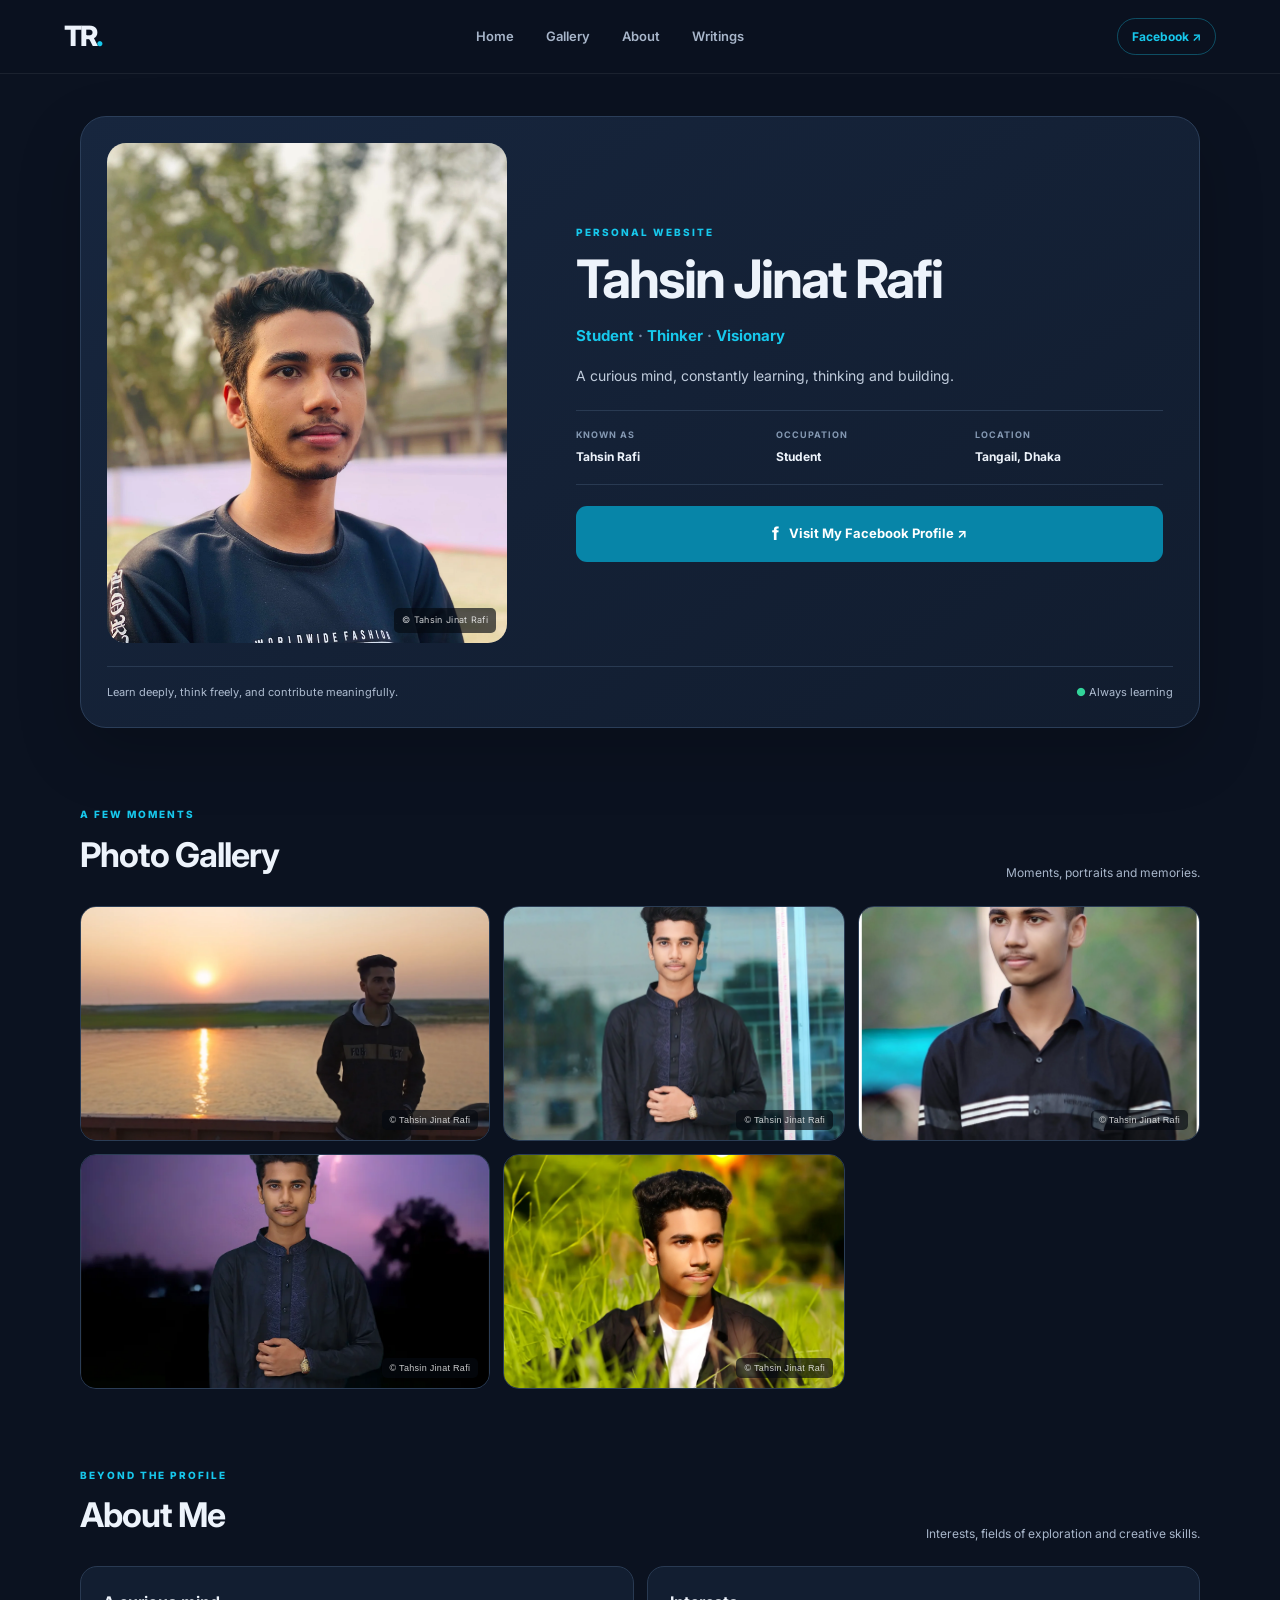
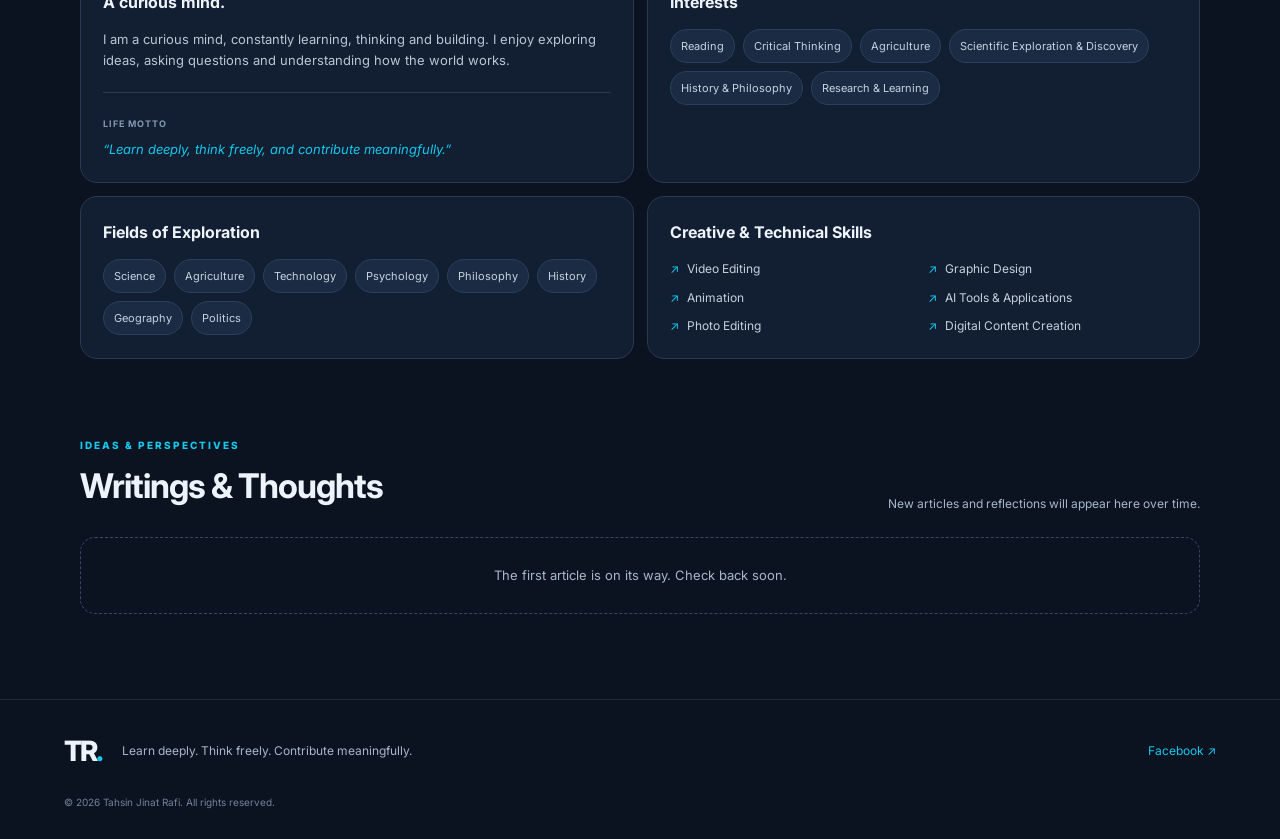
==== index.html @ 208ba868 "Add files via upload Add personal website and gallery" ====
<!doctype html><html lang="en"><head><meta charset="utf-8"><meta name="viewport" content="width=device-width,initial-scale=1"><meta name="theme-color" content="#0b1220"><meta name="description" content="Tahsin Jinat Rafi — Student, Thinker, Visionary. Explore his interests, creative skills, photographs and writings."><meta name="author" content="Tahsin Jinat Rafi"><meta name="robots" content="index,follow"><title>Tahsin Jinat Rafi | Personal Website</title><meta property="og:title" content="Tahsin Jinat Rafi | Personal Website"><meta property="og:description" content="Student · Thinker · Visionary. A curious mind, constantly learning, thinking and building."><meta property="og:image" content="assets/profile.webp"><link rel="stylesheet" href="styles.css"><script type="application/ld+json">{"@context":"https://schema.org","@type":"Person","name":"Tahsin Jinat Rafi","alternateName":"Tahsin Rafi","jobTitle":"Student","description":"A curious mind, constantly learning, thinking and building.","sameAs":["https://www.facebook.com/tahsinjinat.rafi"]}</script></head><body>
<header class="top"><a class="logo" href="#home">TR<span>.</span></a><nav id="nav"><a href="#home">Home</a><a href="#gallery">Gallery</a><a href="#about">About</a><a href="#writings">Writings</a></nav><a class="top-fb" href="https://www.facebook.com/tahsinjinat.rafi" target="_blank" rel="noopener">Facebook ↗</a><button class="menu" aria-label="Toggle menu">☰</button></header>
<main><section class="wrap hero" id="home"><article class="profile"><div class="hero-grid"><div class="portrait"><img class="protected" src="assets/profile.webp" alt="Portrait of Tahsin Jinat Rafi"><span class="watermark">© Tahsin Jinat Rafi</span></div><div class="bio"><p class="kicker">PERSONAL WEBSITE</p><h1>Tahsin Jinat Rafi</h1><p class="tag">Student <i>·</i> Thinker <i>·</i> Visionary</p><p class="intro">A curious mind, constantly learning, thinking and building.</p><div class="facts"><div><small>KNOWN AS</small><b>Tahsin Rafi</b></div><div><small>OCCUPATION</small><b>Student</b></div><div><small>LOCATION</small><b>Tangail, Dhaka</b></div></div><a class="fb-button" href="https://www.facebook.com/tahsinjinat.rafi" target="_blank" rel="noopener"><strong>f</strong> Visit My Facebook Profile ↗</a></div></div><div class="motto-line">Learn deeply, think freely, and contribute meaningfully. <span>● Always learning</span></div></article></section>
<section class="wrap section" id="gallery"><div class="heading"><div><p class="kicker">A FEW MOMENTS</p><h2>Photo Gallery</h2></div><p>Moments, portraits and memories.</p></div><div class="gallery"><button data-i="0" aria-label="Open sunset photo"><img class="protected" src="assets/gallery-sunset.webp" alt="Tahsin beside a river at sunset" loading="lazy"><span class="watermark">© Tahsin Jinat Rafi</span></button><button data-i="1" aria-label="Open traditional portrait"><img class="protected" src="assets/gallery-panjabi.webp" alt="Tahsin wearing a black traditional outfit" loading="lazy"><span class="watermark">© Tahsin Jinat Rafi</span></button><button data-i="2" aria-label="Open portrait"><img class="protected" src="assets/gallery-portrait.webp" alt="Portrait of Tahsin in a black shirt" loading="lazy"><span class="watermark">© Tahsin Jinat Rafi</span></button><button data-i="3" aria-label="Open creative portrait"><img class="protected" src="assets/gallery-creative.webp" alt="Creative portrait of Tahsin" loading="lazy"><span class="watermark">© Tahsin Jinat Rafi</span></button><button data-i="4" aria-label="Open nature portrait"><img class="protected" src="assets/gallery-nature.webp" alt="Tahsin among green plants in sunlight" loading="lazy"><span class="watermark">© Tahsin Jinat Rafi</span></button></div></section>
<section class="wrap section" id="about"><div class="heading"><div><p class="kicker">BEYOND THE PROFILE</p><h2>About Me</h2></div><p>Interests, fields of exploration and creative skills.</p></div><div class="about-grid"><article class="panel"><h3>A curious mind.</h3><p>I am a curious mind, constantly learning, thinking and building. I enjoy exploring ideas, asking questions and understanding how the world works.</p><div class="life"><small>LIFE MOTTO</small><p>“Learn deeply, think freely, and contribute meaningfully.”</p></div></article><article class="panel"><h3>Interests</h3><div class="chips"><span>Reading</span><span>Critical Thinking</span><span>Agriculture</span><span>Scientific Exploration & Discovery</span><span>History & Philosophy</span><span>Research & Learning</span></div></article><article class="panel"><h3>Fields of Exploration</h3><div class="chips"><span>Science</span><span>Agriculture</span><span>Technology</span><span>Psychology</span><span>Philosophy</span><span>History</span><span>Geography</span><span>Politics</span></div></article><article class="panel"><h3>Creative & Technical Skills</h3><ul class="skills"><li>Video Editing</li><li>Graphic Design</li><li>Animation</li><li>AI Tools & Applications</li><li>Photo Editing</li><li>Digital Content Creation</li></ul></article></div></section>
<section class="wrap section" id="writings"><div class="heading"><div><p class="kicker">IDEAS & PERSPECTIVES</p><h2>Writings & Thoughts</h2></div><p>New articles and reflections will appear here over time.</p></div><div id="articles"></div><p class="empty" id="empty">The first article is on its way. Check back soon.</p></section></main><footer><a class="logo" href="#home">TR<span>.</span></a><p>Learn deeply. Think freely. Contribute meaningfully.</p><a href="https://www.facebook.com/tahsinjinat.rafi" target="_blank" rel="noopener">Facebook ↗</a><small>© <span id="year"></span> Tahsin Jinat Rafi. All rights reserved.</small></footer>
<div class="lightbox" id="lightbox" aria-hidden="true"><button class="close" aria-label="Close">×</button><button class="prev" aria-label="Previous">‹</button><figure><img id="large" alt=""><figcaption id="count"></figcaption><span class="watermark">© Tahsin Jinat Rafi</span></figure><button class="next" aria-label="Next">›</button></div><script src="articles.js"></script><script src="script.js"></script></body></html>
---- styles.css ----
@import url('https://fonts.googleapis.com/css2?family=Inter:wght@400;500;600;700;800&display=swap');:root{--bg:#0b1220;--card:#142137;--panel:#121e31;--line:#293a52;--text:#edf3fb;--muted:#a8b6ca;--cyan:#17c8ec}*{box-sizing:border-box}html{scroll-behavior:smooth;scroll-padding-top:85px}body{margin:0;background:var(--bg);color:var(--text);font-family:Inter,system-ui,sans-serif;line-height:1.65}a{color:inherit;text-decoration:none}.top{height:74px;padding:0 5%;display:flex;align-items:center;justify-content:space-between;border-bottom:1px solid #ffffff12;background:#0b1220ed;position:sticky;top:0;z-index:5;backdrop-filter:blur(14px)}.logo{font-size:28px;font-weight:800;letter-spacing:-2px}.logo span{color:var(--cyan)}nav{display:flex;gap:32px;color:var(--muted);font-size:13px;font-weight:600}nav a:hover,footer>a:hover{color:var(--cyan)}.top-fb{color:var(--cyan);border:1px solid #17c8ec55;border-radius:30px;padding:8px 14px;font-size:12px;font-weight:700}.menu{display:none;background:none;border:0;color:white;font-size:24px}.wrap{width:min(1120px,90%);margin:auto}.hero{padding-top:42px}.profile{padding:26px;background:linear-gradient(145deg,#17263e,#111c2e);border:1px solid #2b3e59;border-radius:26px;box-shadow:0 24px 65px #0003}.hero-grid{display:grid;grid-template-columns:.82fr 1.18fr;gap:38px;align-items:center}.portrait{position:relative;aspect-ratio:4/5;max-height:500px;overflow:hidden;border-radius:19px;background:#233750}.portrait img{width:100%;height:100%;object-fit:cover;object-position:center 35%;display:block}.watermark{position:absolute;right:11px;bottom:10px;background:#050a12a8;color:#ffffffc9;font-size:9px;letter-spacing:.3px;padding:5px 8px;border-radius:5px;pointer-events:none}.bio{padding:10px}.kicker{color:var(--cyan);font-size:10px;letter-spacing:2px;font-weight:800;margin:0 0 9px}h1{font-size:clamp(32px,5vw,53px);letter-spacing:-2px;line-height:1.12;margin:0 0 12px}.tag{color:var(--cyan);font-weight:700;font-size:15px}.tag i{color:#778ba6;font-style:normal}.intro{color:#c0ccdc;font-size:14px;margin:12px 0 23px}.facts{display:grid;grid-template-columns:repeat(3,1fr);gap:12px;border-block:1px solid var(--line);padding:17px 0}.facts div{display:flex;flex-direction:column;gap:4px}.facts small,.life small{font-size:9px;letter-spacing:1px;color:#8498b2;font-weight:700}.facts b{font-size:12px;overflow-wrap:anywhere}.fb-button{margin-top:21px;background:#0785a8;padding:13px 16px;border-radius:11px;display:flex;justify-content:center;align-items:center;gap:10px;font-size:13px;font-weight:700;color:white;transition:.2s}.fb-button:hover{background:#0aa4c9;transform:translateY(-2px)}.fb-button strong{font-size:18px}.motto-line{border-top:1px solid var(--line);margin-top:23px;padding-top:16px;display:flex;justify-content:space-between;gap:15px;color:#aebcd0;font-size:11px}.motto-line span{white-space:nowrap;color:#aebcd0}.motto-line span:first-letter{color:#32d49a}.section{padding-top:78px}.heading{display:flex;justify-content:space-between;align-items:end;gap:20px;margin-bottom:23px}.heading .kicker{margin-bottom:4px}.heading h2{font-size:clamp(25px,3vw,34px);letter-spacing:-1px;margin:0}.heading>p{color:var(--muted);font-size:12px;margin:0;text-align:right}.gallery{display:grid;grid-template-columns:1.2fr 1fr 1fr;grid-auto-rows:235px;gap:13px}.gallery button{position:relative;overflow:hidden;border:1px solid #2b3d55;border-radius:16px;padding:0;background:var(--panel);cursor:pointer}.gallery img{width:100%;height:100%;object-fit:cover;display:block;transition:transform .4s}.gallery button:hover img{transform:scale(1.04)}.about-grid{display:grid;grid-template-columns:repeat(2,1fr);gap:13px}.panel{background:var(--panel);border:1px solid #293a52;border-radius:17px;padding:22px}.panel h3{font-size:16px;margin:0 0 13px}.panel p{color:#b9c6d7;font-size:13px;margin:0}.life{margin-top:20px;padding-top:15px;border-top:1px solid var(--line)}.life p{color:var(--cyan);font-style:italic;margin-top:5px}.chips{display:flex;flex-wrap:wrap;gap:8px}.chips span{font-size:11px;color:#c7d2e0;background:#1b2b43;border:1px solid #2c405b;padding:7px 10px;border-radius:20px}.skills{list-style:none;padding:0;margin:0;display:grid;grid-template-columns:1fr 1fr;gap:9px}.skills li{font-size:12px;color:#c5d0df}.skills li:before{content:'↗';color:var(--cyan);margin-right:8px}.empty{border:1px dashed #354963;border-radius:15px;padding:27px;text-align:center;color:var(--muted);font-size:13px}.article{background:var(--panel);border:1px solid var(--line);padding:19px;border-radius:15px;margin-bottom:12px}.article small{color:var(--cyan);font-size:10px}.article h3{margin:5px 0;font-size:17px}.article p{margin:0;color:var(--muted);font-size:13px}footer{margin-top:85px;border-top:1px solid #ffffff18;padding:28px 5%;display:flex;align-items:center;gap:20px;flex-wrap:wrap}footer p{color:var(--muted);font-size:12px;margin-right:auto}footer>a:not(.logo){font-size:12px;color:var(--cyan)}footer small{width:100%;color:#71839a;font-size:10px}.lightbox{display:none;position:fixed;inset:0;z-index:20;background:#02060df2;align-items:center;justify-content:center;padding:50px 65px}.lightbox.open{display:flex}.lightbox figure{position:relative;margin:0;max-width:100%;max-height:100%;display:flex;flex-direction:column;align-items:center}.lightbox figure img{max-width:100%;max-height:calc(100vh - 120px);object-fit:contain;border-radius:9px}.lightbox figcaption{color:#aebbd0;font-size:12px;margin-top:8px}.lightbox button{position:absolute;border:1px solid #40536d;background:#142239;color:white;border-radius:50%;width:42px;height:42px;font-size:27px;cursor:pointer}.close{right:22px;top:18px}.prev{left:18px;top:50%}.next{right:18px;top:50%}.protected{user-select:none;-webkit-user-select:none;-webkit-user-drag:none}@media(max-width:760px){.top{height:65px}.menu{display:block}.top-fb{margin-left:auto;margin-right:14px}nav{display:none;position:absolute;top:64px;left:0;right:0;background:#111e31;padding:18px 5%;flex-direction:column;gap:14px;border-bottom:1px solid var(--line)}nav.show{display:flex}.hero{padding-top:22px}.profile{padding:15px}.hero-grid{grid-template-columns:1fr;gap:18px}.portrait{width:min(100%,420px);margin:auto;max-height:none}.bio{padding:3px}.bio h1{font-size:34px}.facts{grid-template-columns:1fr 1fr}.facts div:last-child{grid-column:span 2}.motto-line{flex-direction:column}.section{padding-top:55px}.heading{align-items:start;flex-direction:column}.heading>p{text-align:left}.gallery{grid-template-columns:1fr 1fr;grid-auto-rows:165px;gap:9px}.gallery button:first-child,.gallery button:last-child{grid-column:span 2}.about-grid{grid-template-columns:1fr}.lightbox{padding:50px 12px}.prev{left:5px}.next{right:5px}}@media(max-width:420px){.gallery{grid-auto-rows:140px}.bio h1{font-size:29px}.facts b{font-size:11px}}
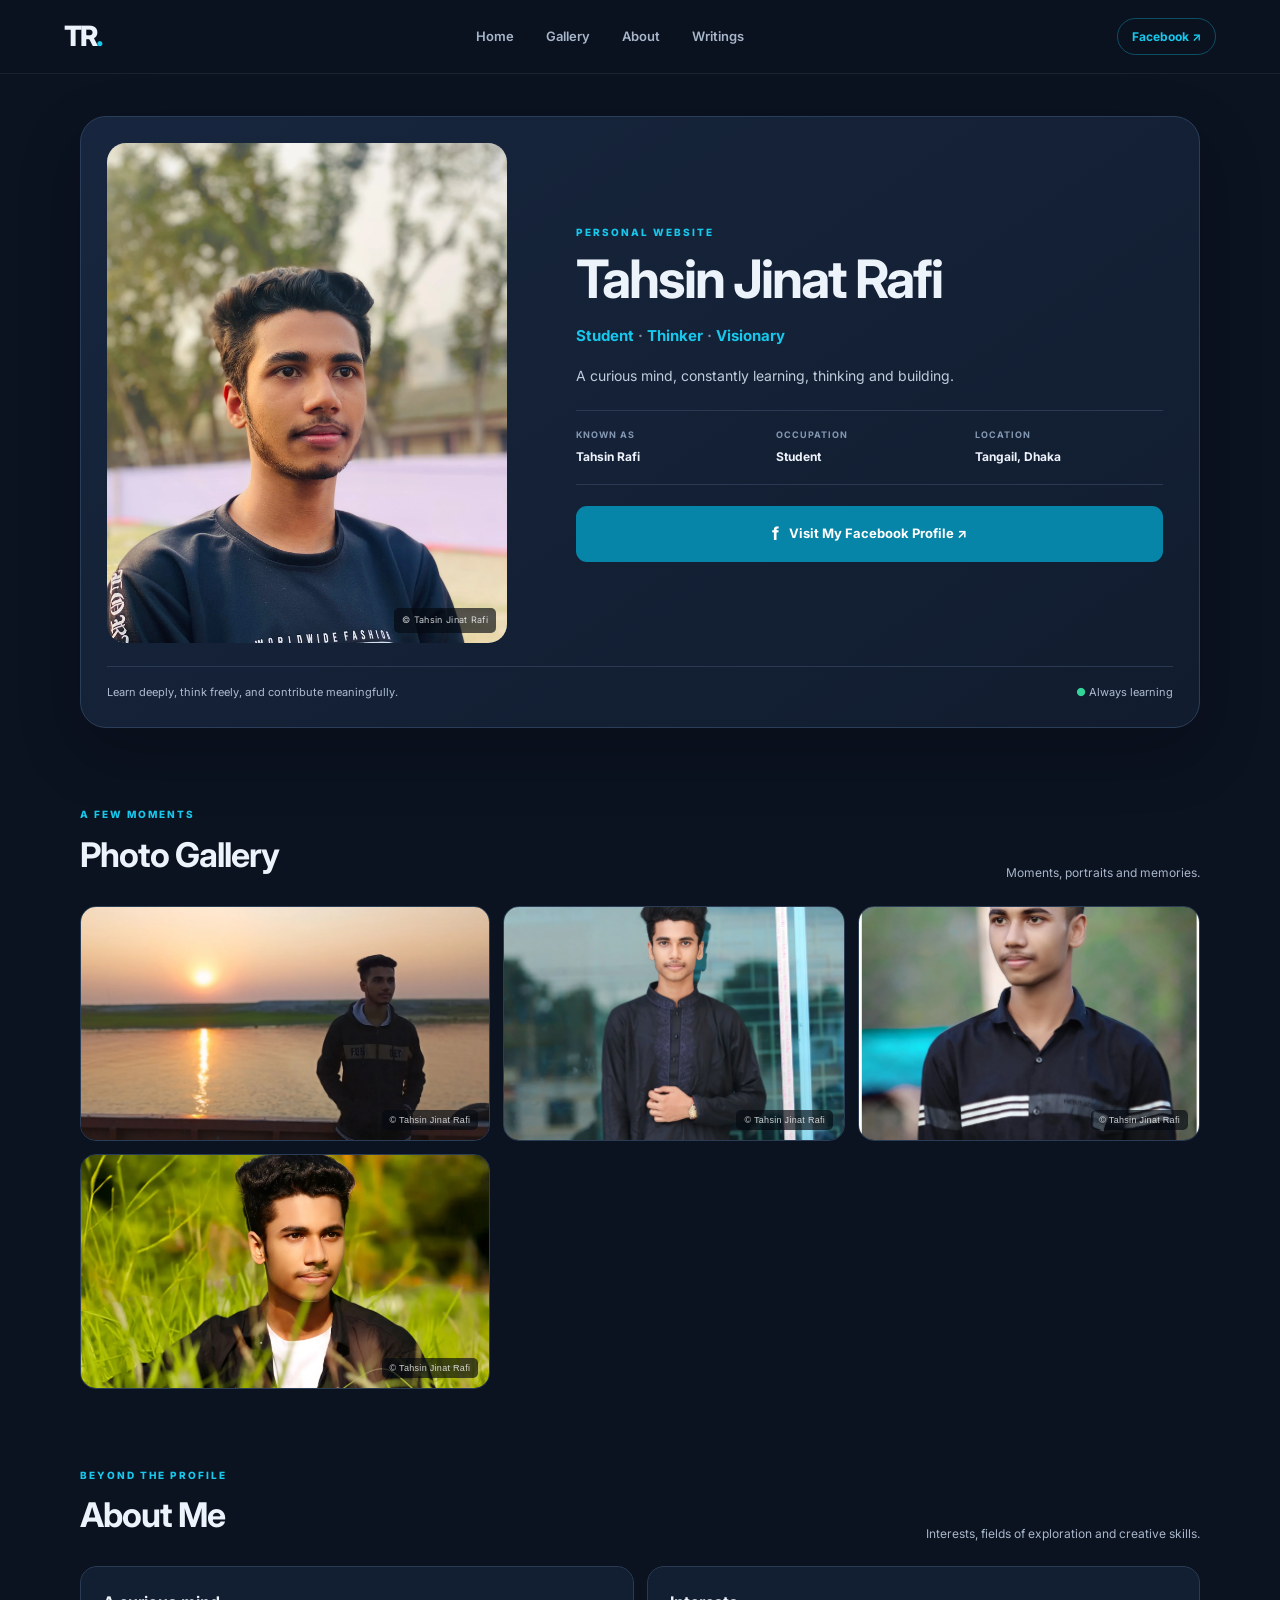
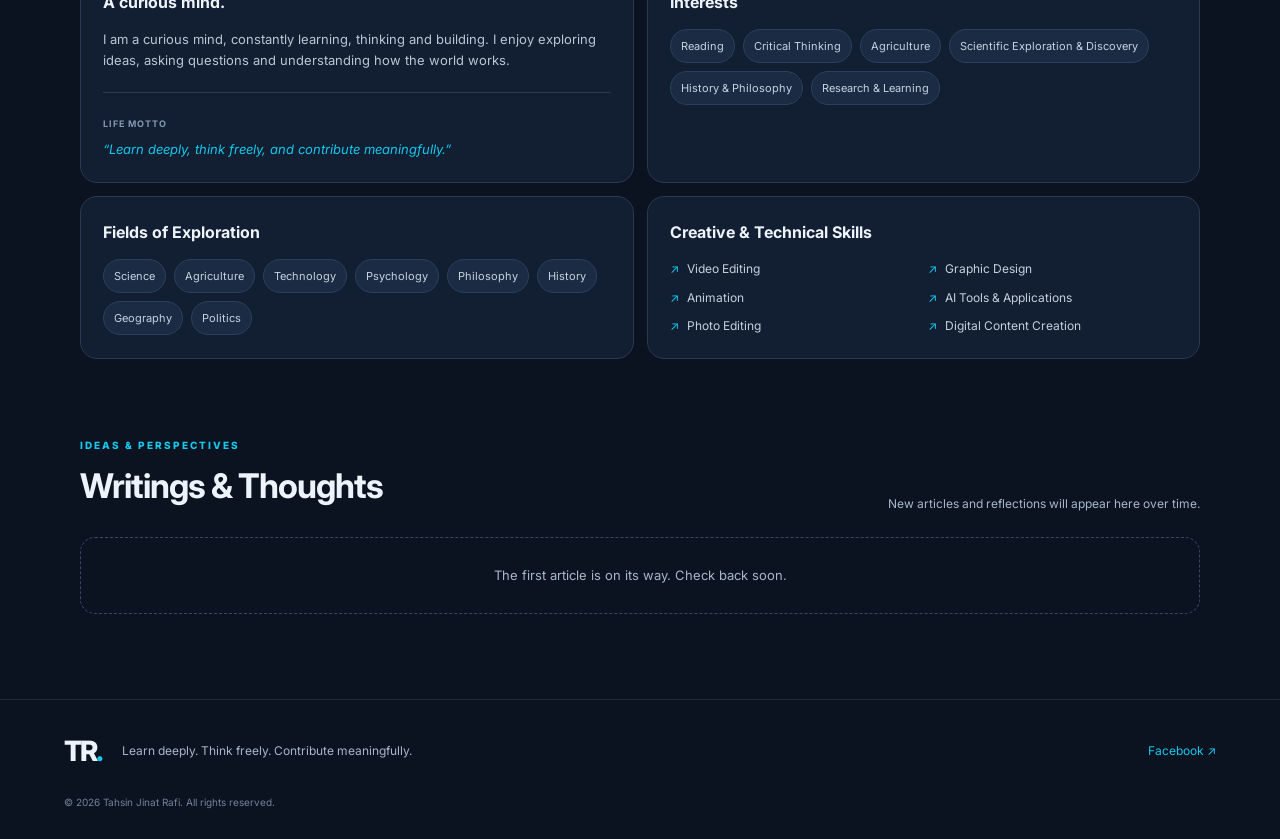
==== commit 183672fe: "Remove unwanted creative gallery image" ====
--- a/index.html
+++ b/index.html
@@ -1,7 +1,7 @@
 <!doctype html><html lang="en"><head><meta charset="utf-8"><meta name="viewport" content="width=device-width,initial-scale=1"><meta name="theme-color" content="#0b1220"><meta name="description" content="Tahsin Jinat Rafi — Student, Thinker, Visionary. Explore his interests, creative skills, photographs and writings."><meta name="author" content="Tahsin Jinat Rafi"><meta name="robots" content="index,follow"><title>Tahsin Jinat Rafi | Personal Website</title><meta property="og:title" content="Tahsin Jinat Rafi | Personal Website"><meta property="og:description" content="Student · Thinker · Visionary. A curious mind, constantly learning, thinking and building."><meta property="og:image" content="assets/profile.webp"><link rel="stylesheet" href="styles.css"><script type="application/ld+json">{"@context":"https://schema.org","@type":"Person","name":"Tahsin Jinat Rafi","alternateName":"Tahsin Rafi","jobTitle":"Student","description":"A curious mind, constantly learning, thinking and building.","sameAs":["https://www.facebook.com/tahsinjinat.rafi"]}</script></head><body>
 <header class="top"><a class="logo" href="#home">TR<span>.</span></a><nav id="nav"><a href="#home">Home</a><a href="#gallery">Gallery</a><a href="#about">About</a><a href="#writings">Writings</a></nav><a class="top-fb" href="https://www.facebook.com/tahsinjinat.rafi" target="_blank" rel="noopener">Facebook ↗</a><button class="menu" aria-label="Toggle menu">☰</button></header>
 <main><section class="wrap hero" id="home"><article class="profile"><div class="hero-grid"><div class="portrait"><img class="protected" src="assets/profile.webp" alt="Portrait of Tahsin Jinat Rafi"><span class="watermark">© Tahsin Jinat Rafi</span></div><div class="bio"><p class="kicker">PERSONAL WEBSITE</p><h1>Tahsin Jinat Rafi</h1><p class="tag">Student <i>·</i> Thinker <i>·</i> Visionary</p><p class="intro">A curious mind, constantly learning, thinking and building.</p><div class="facts"><div><small>KNOWN AS</small><b>Tahsin Rafi</b></div><div><small>OCCUPATION</small><b>Student</b></div><div><small>LOCATION</small><b>Tangail, Dhaka</b></div></div><a class="fb-button" href="https://www.facebook.com/tahsinjinat.rafi" target="_blank" rel="noopener"><strong>f</strong> Visit My Facebook Profile ↗</a></div></div><div class="motto-line">Learn deeply, think freely, and contribute meaningfully. <span>● Always learning</span></div></article></section>
-<section class="wrap section" id="gallery"><div class="heading"><div><p class="kicker">A FEW MOMENTS</p><h2>Photo Gallery</h2></div><p>Moments, portraits and memories.</p></div><div class="gallery"><button data-i="0" aria-label="Open sunset photo"><img class="protected" src="assets/gallery-sunset.webp" alt="Tahsin beside a river at sunset" loading="lazy"><span class="watermark">© Tahsin Jinat Rafi</span></button><button data-i="1" aria-label="Open traditional portrait"><img class="protected" src="assets/gallery-panjabi.webp" alt="Tahsin wearing a black traditional outfit" loading="lazy"><span class="watermark">© Tahsin Jinat Rafi</span></button><button data-i="2" aria-label="Open portrait"><img class="protected" src="assets/gallery-portrait.webp" alt="Portrait of Tahsin in a black shirt" loading="lazy"><span class="watermark">© Tahsin Jinat Rafi</span></button><button data-i="3" aria-label="Open creative portrait"><img class="protected" src="assets/gallery-creative.webp" alt="Creative portrait of Tahsin" loading="lazy"><span class="watermark">© Tahsin Jinat Rafi</span></button><button data-i="4" aria-label="Open nature portrait"><img class="protected" src="assets/gallery-nature.webp" alt="Tahsin among green plants in sunlight" loading="lazy"><span class="watermark">© Tahsin Jinat Rafi</span></button></div></section>
+<section class="wrap section" id="gallery"><div class="heading"><div><p class="kicker">A FEW MOMENTS</p><h2>Photo Gallery</h2></div><p>Moments, portraits and memories.</p></div><div class="gallery"><button data-i="0" aria-label="Open sunset photo"><img class="protected" src="assets/gallery-sunset.webp" alt="Tahsin beside a river at sunset" loading="lazy"><span class="watermark">© Tahsin Jinat Rafi</span></button><button data-i="1" aria-label="Open traditional portrait"><img class="protected" src="assets/gallery-panjabi.webp" alt="Tahsin wearing a black traditional outfit" loading="lazy"><span class="watermark">© Tahsin Jinat Rafi</span></button><button data-i="2" aria-label="Open portrait"><img class="protected" src="assets/gallery-portrait.webp" alt="Portrait of Tahsin in a black shirt" loading="lazy"><span class="watermark">© Tahsin Jinat Rafi</span></button><button data-i="4" aria-label="Open nature portrait"><img class="protected" src="assets/gallery-nature.webp" alt="Tahsin among green plants in sunlight" loading="lazy"><span class="watermark">© Tahsin Jinat Rafi</span></button></div></section>
 <section class="wrap section" id="about"><div class="heading"><div><p class="kicker">BEYOND THE PROFILE</p><h2>About Me</h2></div><p>Interests, fields of exploration and creative skills.</p></div><div class="about-grid"><article class="panel"><h3>A curious mind.</h3><p>I am a curious mind, constantly learning, thinking and building. I enjoy exploring ideas, asking questions and understanding how the world works.</p><div class="life"><small>LIFE MOTTO</small><p>“Learn deeply, think freely, and contribute meaningfully.”</p></div></article><article class="panel"><h3>Interests</h3><div class="chips"><span>Reading</span><span>Critical Thinking</span><span>Agriculture</span><span>Scientific Exploration & Discovery</span><span>History & Philosophy</span><span>Research & Learning</span></div></article><article class="panel"><h3>Fields of Exploration</h3><div class="chips"><span>Science</span><span>Agriculture</span><span>Technology</span><span>Psychology</span><span>Philosophy</span><span>History</span><span>Geography</span><span>Politics</span></div></article><article class="panel"><h3>Creative & Technical Skills</h3><ul class="skills"><li>Video Editing</li><li>Graphic Design</li><li>Animation</li><li>AI Tools & Applications</li><li>Photo Editing</li><li>Digital Content Creation</li></ul></article></div></section>
 <section class="wrap section" id="writings"><div class="heading"><div><p class="kicker">IDEAS & PERSPECTIVES</p><h2>Writings & Thoughts</h2></div><p>New articles and reflections will appear here over time.</p></div><div id="articles"></div><p class="empty" id="empty">The first article is on its way. Check back soon.</p></section></main><footer><a class="logo" href="#home">TR<span>.</span></a><p>Learn deeply. Think freely. Contribute meaningfully.</p><a href="https://www.facebook.com/tahsinjinat.rafi" target="_blank" rel="noopener">Facebook ↗</a><small>© <span id="year"></span> Tahsin Jinat Rafi. All rights reserved.</small></footer>
-<div class="lightbox" id="lightbox" aria-hidden="true"><button class="close" aria-label="Close">×</button><button class="prev" aria-label="Previous">‹</button><figure><img id="large" alt=""><figcaption id="count"></figcaption><span class="watermark">© Tahsin Jinat Rafi</span></figure><button class="next" aria-label="Next">›</button></div><script src="articles.js"></script><script src="script.js"></script></body></html>+<div class="lightbox" id="lightbox" aria-hidden="true"><button class="close" aria-label="Close">×</button><button class="prev" aria-label="Previous">‹</button><figure><img id="large" alt=""><figcaption id="count"></figcaption><span class="watermark">© Tahsin Jinat Rafi</span></figure><button class="next" aria-label="Next">›</button></div><script src="articles.js"></script><script src="script.js"></script></body></html>
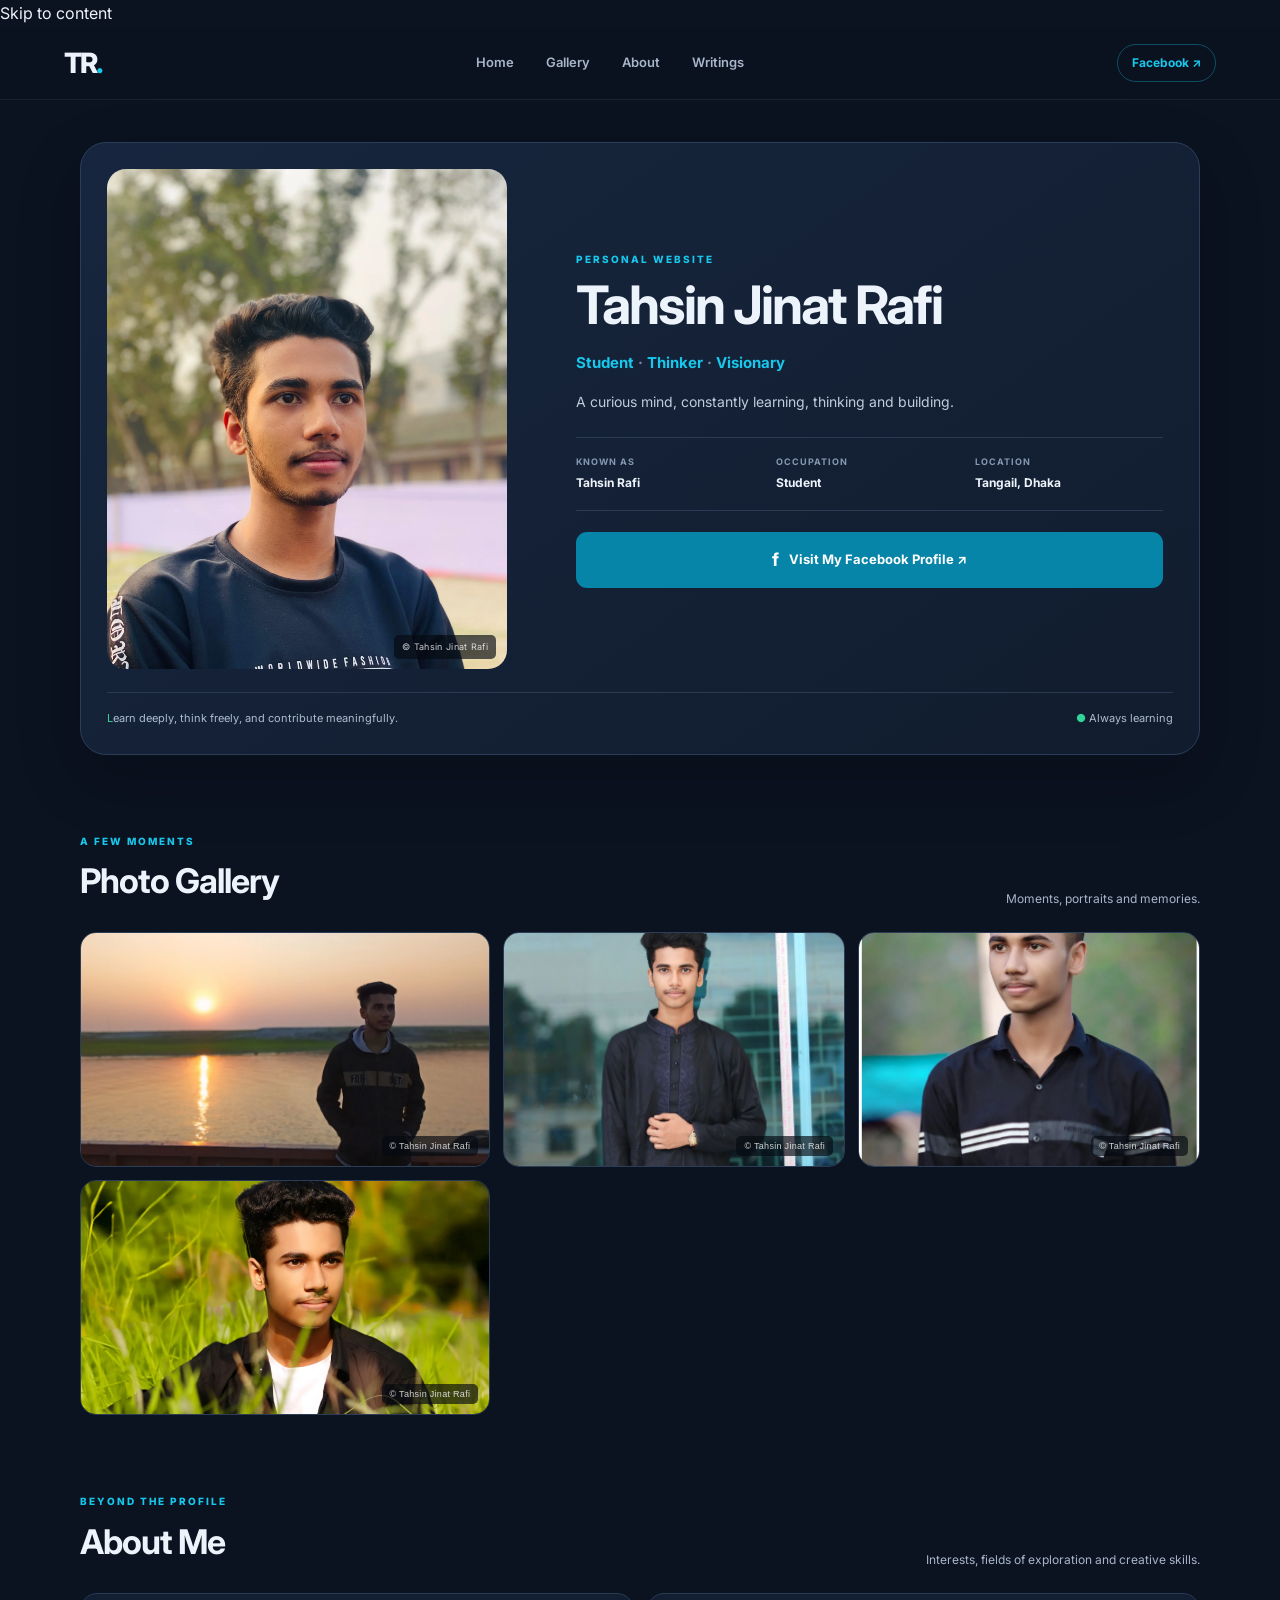
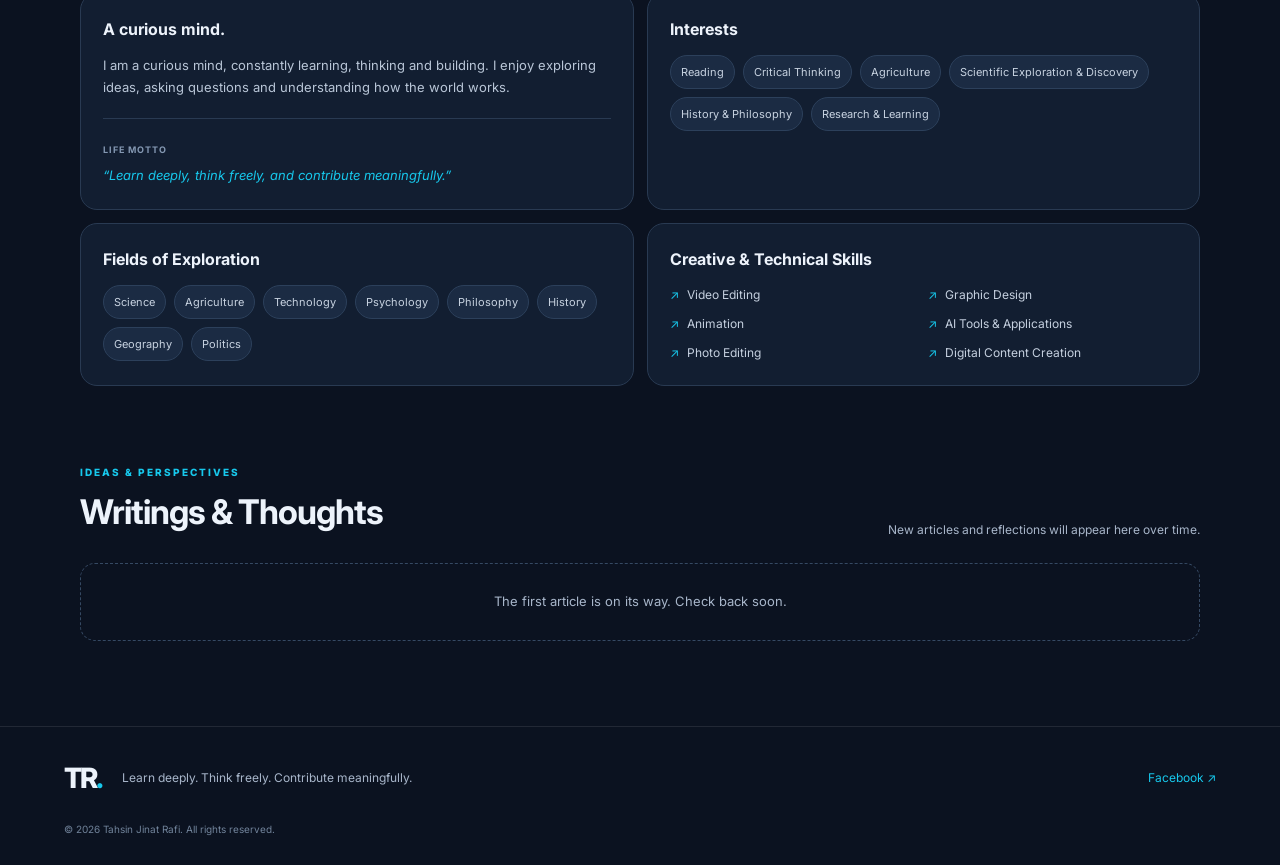
==== commit b3fa9209: "Update index.html" ====
--- a/index.html
+++ b/index.html
@@ -1,7 +1,364 @@
-<!doctype html><html lang="en"><head><meta charset="utf-8"><meta name="viewport" content="width=device-width,initial-scale=1"><meta name="theme-color" content="#0b1220"><meta name="description" content="Tahsin Jinat Rafi — Student, Thinker, Visionary. Explore his interests, creative skills, photographs and writings."><meta name="author" content="Tahsin Jinat Rafi"><meta name="robots" content="index,follow"><title>Tahsin Jinat Rafi | Personal Website</title><meta property="og:title" content="Tahsin Jinat Rafi | Personal Website"><meta property="og:description" content="Student · Thinker · Visionary. A curious mind, constantly learning, thinking and building."><meta property="og:image" content="assets/profile.webp"><link rel="stylesheet" href="styles.css"><script type="application/ld+json">{"@context":"https://schema.org","@type":"Person","name":"Tahsin Jinat Rafi","alternateName":"Tahsin Rafi","jobTitle":"Student","description":"A curious mind, constantly learning, thinking and building.","sameAs":["https://www.facebook.com/tahsinjinat.rafi"]}</script></head><body>
-<header class="top"><a class="logo" href="#home">TR<span>.</span></a><nav id="nav"><a href="#home">Home</a><a href="#gallery">Gallery</a><a href="#about">About</a><a href="#writings">Writings</a></nav><a class="top-fb" href="https://www.facebook.com/tahsinjinat.rafi" target="_blank" rel="noopener">Facebook ↗</a><button class="menu" aria-label="Toggle menu">☰</button></header>
-<main><section class="wrap hero" id="home"><article class="profile"><div class="hero-grid"><div class="portrait"><img class="protected" src="assets/profile.webp" alt="Portrait of Tahsin Jinat Rafi"><span class="watermark">© Tahsin Jinat Rafi</span></div><div class="bio"><p class="kicker">PERSONAL WEBSITE</p><h1>Tahsin Jinat Rafi</h1><p class="tag">Student <i>·</i> Thinker <i>·</i> Visionary</p><p class="intro">A curious mind, constantly learning, thinking and building.</p><div class="facts"><div><small>KNOWN AS</small><b>Tahsin Rafi</b></div><div><small>OCCUPATION</small><b>Student</b></div><div><small>LOCATION</small><b>Tangail, Dhaka</b></div></div><a class="fb-button" href="https://www.facebook.com/tahsinjinat.rafi" target="_blank" rel="noopener"><strong>f</strong> Visit My Facebook Profile ↗</a></div></div><div class="motto-line">Learn deeply, think freely, and contribute meaningfully. <span>● Always learning</span></div></article></section>
-<section class="wrap section" id="gallery"><div class="heading"><div><p class="kicker">A FEW MOMENTS</p><h2>Photo Gallery</h2></div><p>Moments, portraits and memories.</p></div><div class="gallery"><button data-i="0" aria-label="Open sunset photo"><img class="protected" src="assets/gallery-sunset.webp" alt="Tahsin beside a river at sunset" loading="lazy"><span class="watermark">© Tahsin Jinat Rafi</span></button><button data-i="1" aria-label="Open traditional portrait"><img class="protected" src="assets/gallery-panjabi.webp" alt="Tahsin wearing a black traditional outfit" loading="lazy"><span class="watermark">© Tahsin Jinat Rafi</span></button><button data-i="2" aria-label="Open portrait"><img class="protected" src="assets/gallery-portrait.webp" alt="Portrait of Tahsin in a black shirt" loading="lazy"><span class="watermark">© Tahsin Jinat Rafi</span></button><button data-i="4" aria-label="Open nature portrait"><img class="protected" src="assets/gallery-nature.webp" alt="Tahsin among green plants in sunlight" loading="lazy"><span class="watermark">© Tahsin Jinat Rafi</span></button></div></section>
-<section class="wrap section" id="about"><div class="heading"><div><p class="kicker">BEYOND THE PROFILE</p><h2>About Me</h2></div><p>Interests, fields of exploration and creative skills.</p></div><div class="about-grid"><article class="panel"><h3>A curious mind.</h3><p>I am a curious mind, constantly learning, thinking and building. I enjoy exploring ideas, asking questions and understanding how the world works.</p><div class="life"><small>LIFE MOTTO</small><p>“Learn deeply, think freely, and contribute meaningfully.”</p></div></article><article class="panel"><h3>Interests</h3><div class="chips"><span>Reading</span><span>Critical Thinking</span><span>Agriculture</span><span>Scientific Exploration & Discovery</span><span>History & Philosophy</span><span>Research & Learning</span></div></article><article class="panel"><h3>Fields of Exploration</h3><div class="chips"><span>Science</span><span>Agriculture</span><span>Technology</span><span>Psychology</span><span>Philosophy</span><span>History</span><span>Geography</span><span>Politics</span></div></article><article class="panel"><h3>Creative & Technical Skills</h3><ul class="skills"><li>Video Editing</li><li>Graphic Design</li><li>Animation</li><li>AI Tools & Applications</li><li>Photo Editing</li><li>Digital Content Creation</li></ul></article></div></section>
-<section class="wrap section" id="writings"><div class="heading"><div><p class="kicker">IDEAS & PERSPECTIVES</p><h2>Writings & Thoughts</h2></div><p>New articles and reflections will appear here over time.</p></div><div id="articles"></div><p class="empty" id="empty">The first article is on its way. Check back soon.</p></section></main><footer><a class="logo" href="#home">TR<span>.</span></a><p>Learn deeply. Think freely. Contribute meaningfully.</p><a href="https://www.facebook.com/tahsinjinat.rafi" target="_blank" rel="noopener">Facebook ↗</a><small>© <span id="year"></span> Tahsin Jinat Rafi. All rights reserved.</small></footer>
-<div class="lightbox" id="lightbox" aria-hidden="true"><button class="close" aria-label="Close">×</button><button class="prev" aria-label="Previous">‹</button><figure><img id="large" alt=""><figcaption id="count"></figcaption><span class="watermark">© Tahsin Jinat Rafi</span></figure><button class="next" aria-label="Next">›</button></div><script src="articles.js"></script><script src="script.js"></script></body></html>
+
+<!DOCTYPE html>
+<html lang="en">
+<head>
+  <meta charset="UTF-8">
+  <meta name="viewport" content="width=device-width, initial-scale=1">
+
+  <title>Tahsin Rafi | Personal Website – Student, Thinker & Visionary</title>
+
+  <meta name="description" content="Explore the personal website of Tahsin Jinat Rafi, also known as Tahsin Rafi. Discover his interests in science, agriculture, technology, philosophy, history, and creative work.">
+
+  <meta name="author" content="Tahsin Jinat Rafi">
+  <meta name="robots" content="index, follow">
+  <meta name="theme-color" content="#0b1220">
+
+  <link rel="canonical" href="https://tahsinjinatrafi.github.io/">
+
+  <link rel="preconnect" href="https://fonts.googleapis.com">
+  <link rel="preconnect" href="https://fonts.gstatic.com" crossorigin>
+  <link href="https://fonts.googleapis.com/css2?family=Inter:wght@400;500;600;700;800&display=swap" rel="stylesheet">
+
+  <link rel="stylesheet" href="styles.css">
+
+  <!-- Open Graph: Facebook and other social platforms -->
+  <meta property="og:type" content="website">
+  <meta property="og:site_name" content="Tahsin Rafi">
+  <meta property="og:title" content="Tahsin Rafi | Personal Website">
+  <meta property="og:description" content="Student, Thinker and Visionary. A curious mind, constantly learning, thinking and building. Explore my interests, photographs and writings.">
+  <meta property="og:url" content="https://tahsinjinatrafi.github.io/">
+  <meta property="og:image" content="https://tahsinjinatrafi.github.io/assets/profile.webp">
+  <meta property="og:image:alt" content="Portrait of Tahsin Jinat Rafi">
+  <meta property="og:locale" content="en_US">
+
+  <!-- Twitter / X sharing -->
+  <meta name="twitter:card" content="summary_large_image">
+  <meta name="twitter:title" content="Tahsin Rafi | Personal Website">
+  <meta name="twitter:description" content="Student, Thinker and Visionary. A curious mind, constantly learning, thinking and building.">
+  <meta name="twitter:image" content="https://tahsinjinatrafi.github.io/assets/profile.webp">
+  <meta name="twitter:image:alt" content="Portrait of Tahsin Jinat Rafi">
+
+  <!-- Person structured data -->
+  <script type="application/ld+json">
+  {
+    "@context": "https://schema.org",
+    "@type": "Person",
+    "@id": "https://tahsinjinatrafi.github.io/#person",
+    "name": "Tahsin Jinat Rafi",
+    "alternateName": "Tahsin Rafi",
+    "url": "https://tahsinjinatrafi.github.io/",
+    "image": "https://tahsinjinatrafi.github.io/assets/profile.webp",
+    "jobTitle": "Student",
+    "description": "A curious mind, constantly learning, thinking and building.",
+    "sameAs": [
+      "https://www.facebook.com/tahsinjinat.rafi"
+    ],
+    "knowsAbout": [
+      "Science",
+      "Agriculture",
+      "Technology",
+      "Psychology",
+      "Philosophy",
+      "History",
+      "Geography",
+      "Research and Learning"
+    ]
+  }
+  </script>
+
+  <!-- Website structured data -->
+  <script type="application/ld+json">
+  {
+    "@context": "https://schema.org",
+    "@type": "WebSite",
+    "@id": "https://tahsinjinatrafi.github.io/#website",
+    "name": "Tahsin Rafi",
+    "alternateName": "Tahsin Jinat Rafi",
+    "url": "https://tahsinjinatrafi.github.io/",
+    "inLanguage": "en",
+    "publisher": {
+      "@id": "https://tahsinjinatrafi.github.io/#person"
+    }
+  }
+  </script>
+</head>
+
+<body>
+  <a class="skip-link" href="#main-content">Skip to content</a>
+
+  <header class="top">
+    <a class="logo" href="#home" aria-label="Tahsin Rafi homepage">TR<span>.</span></a>
+
+    <nav id="nav" aria-label="Main navigation">
+      <a href="#home">Home</a>
+      <a href="#gallery">Gallery</a>
+      <a href="#about">About</a>
+      <a href="#writings">Writings</a>
+    </nav>
+
+    <a class="top-fb"
+       href="https://www.facebook.com/tahsinjinat.rafi"
+       target="_blank"
+       rel="noopener noreferrer">
+      Facebook ↗
+    </a>
+
+    <button class="menu"
+            type="button"
+            aria-label="Open navigation menu"
+            aria-controls="nav"
+            aria-expanded="false">
+      ☰
+    </button>
+  </header>
+
+  <main id="main-content">
+
+    <!-- Hero / Profile -->
+    <section class="wrap hero" id="home">
+      <article class="profile">
+        <div class="hero-grid">
+
+          <div class="portrait">
+            <img class="protected"
+                 src="assets/profile.webp"
+                 alt="Portrait of Tahsin Jinat Rafi"
+                 width="600"
+                 height="750"
+                 fetchpriority="high"
+                 decoding="async">
+            <span class="watermark">© Tahsin Jinat Rafi</span>
+          </div>
+
+          <div class="bio">
+            <p class="kicker">PERSONAL WEBSITE</p>
+
+            <h1>Tahsin Jinat Rafi</h1>
+
+            <p class="tag">
+              Student <i>·</i> Thinker <i>·</i> Visionary
+            </p>
+
+            <p class="intro">
+              A curious mind, constantly learning, thinking and building.
+            </p>
+
+            <div class="facts">
+              <div>
+                <small>KNOWN AS</small>
+                <b>Tahsin Rafi</b>
+              </div>
+
+              <div>
+                <small>OCCUPATION</small>
+                <b>Student</b>
+              </div>
+
+              <div>
+                <small>LOCATION</small>
+                <b>Tangail, Dhaka</b>
+              </div>
+            </div>
+
+            <a class="fb-button"
+               href="https://www.facebook.com/tahsinjinat.rafi"
+               target="_blank"
+               rel="noopener noreferrer">
+              <strong aria-hidden="true">f</strong>
+              Visit My Facebook Profile ↗
+            </a>
+          </div>
+        </div>
+
+        <div class="motto-line">
+          <span>Learn deeply, think freely, and contribute meaningfully.</span>
+          <span>● Always learning</span>
+        </div>
+      </article>
+    </section>
+
+    <!-- Gallery -->
+    <section class="wrap section" id="gallery">
+      <div class="heading">
+        <div>
+          <p class="kicker">A FEW MOMENTS</p>
+          <h2>Photo Gallery</h2>
+        </div>
+        <p>Moments, portraits and memories.</p>
+      </div>
+
+      <div class="gallery">
+
+        <button type="button" data-i="0" aria-label="Open sunset photo">
+          <img class="protected"
+               src="assets/gallery-sunset.webp"
+               alt="Tahsin beside a river at sunset"
+               width="600"
+               height="450"
+               loading="lazy"
+               decoding="async">
+          <span class="watermark">© Tahsin Jinat Rafi</span>
+        </button>
+
+        <button type="button" data-i="1" aria-label="Open traditional portrait">
+          <img class="protected"
+               src="assets/gallery-panjabi.webp"
+               alt="Tahsin wearing a black traditional outfit"
+               width="600"
+               height="450"
+               loading="lazy"
+               decoding="async">
+          <span class="watermark">© Tahsin Jinat Rafi</span>
+        </button>
+
+        <button type="button" data-i="2" aria-label="Open portrait">
+          <img class="protected"
+               src="assets/gallery-portrait.webp"
+               alt="Portrait of Tahsin in a black shirt"
+               width="600"
+               height="450"
+               loading="lazy"
+               decoding="async">
+          <span class="watermark">© Tahsin Jinat Rafi</span>
+        </button>
+
+        <button type="button" data-i="3" aria-label="Open nature portrait">
+          <img class="protected"
+               src="assets/gallery-nature.webp"
+               alt="Tahsin among green plants in sunlight"
+               width="600"
+               height="450"
+               loading="lazy"
+               decoding="async">
+          <span class="watermark">© Tahsin Jinat Rafi</span>
+        </button>
+
+      </div>
+    </section>
+
+    <!-- About -->
+    <section class="wrap section" id="about">
+      <div class="heading">
+        <div>
+          <p class="kicker">BEYOND THE PROFILE</p>
+          <h2>About Me</h2>
+        </div>
+        <p>Interests, fields of exploration and creative skills.</p>
+      </div>
+
+      <div class="about-grid">
+
+        <article class="panel">
+          <h3>A curious mind.</h3>
+          <p>
+            I am a curious mind, constantly learning, thinking and building.
+            I enjoy exploring ideas, asking questions and understanding how
+            the world works.
+          </p>
+
+          <div class="life">
+            <small>LIFE MOTTO</small>
+            <p>“Learn deeply, think freely, and contribute meaningfully.”</p>
+          </div>
+        </article>
+
+        <article class="panel">
+          <h3>Interests</h3>
+          <div class="chips">
+            <span>Reading</span>
+            <span>Critical Thinking</span>
+            <span>Agriculture</span>
+            <span>Scientific Exploration &amp; Discovery</span>
+            <span>History &amp; Philosophy</span>
+            <span>Research &amp; Learning</span>
+          </div>
+        </article>
+
+        <article class="panel">
+          <h3>Fields of Exploration</h3>
+          <div class="chips">
+            <span>Science</span>
+            <span>Agriculture</span>
+            <span>Technology</span>
+            <span>Psychology</span>
+            <span>Philosophy</span>
+            <span>History</span>
+            <span>Geography</span>
+            <span>Politics</span>
+          </div>
+        </article>
+
+        <article class="panel">
+          <h3>Creative &amp; Technical Skills</h3>
+          <ul class="skills">
+            <li>Video Editing</li>
+            <li>Graphic Design</li>
+            <li>Animation</li>
+            <li>AI Tools &amp; Applications</li>
+            <li>Photo Editing</li>
+            <li>Digital Content Creation</li>
+          </ul>
+        </article>
+
+      </div>
+    </section>
+
+    <!-- Writings -->
+    <section class="wrap section" id="writings">
+      <div class="heading">
+        <div>
+          <p class="kicker">IDEAS &amp; PERSPECTIVES</p>
+          <h2>Writings &amp; Thoughts</h2>
+        </div>
+        <p>New articles and reflections will appear here over time.</p>
+      </div>
+
+      <div id="articles" aria-live="polite"></div>
+
+      <p class="empty" id="empty">
+        The first article is on its way. Check back soon.
+      </p>
+    </section>
+
+  </main>
+
+  <footer>
+    <a class="logo" href="#home" aria-label="Back to homepage">TR<span>.</span></a>
+
+    <p>Learn deeply. Think freely. Contribute meaningfully.</p>
+
+    <a href="https://www.facebook.com/tahsinjinat.rafi"
+       target="_blank"
+       rel="noopener noreferrer">
+      Facebook ↗
+    </a>
+
+    <small>
+      © <span id="year"></span> Tahsin Jinat Rafi. All rights reserved.
+    </small>
+  </footer>
+
+  <!-- Gallery lightbox -->
+  <div class="lightbox"
+       id="lightbox"
+       role="dialog"
+       aria-modal="true"
+       aria-label="Photo viewer"
+       aria-hidden="true">
+
+    <button class="close" type="button" aria-label="Close photo viewer">×</button>
+    <button class="prev" type="button" aria-label="Previous photo">‹</button>
+
+    <figure>
+      <img id="large" alt="" decoding="async">
+      <figcaption id="count"></figcaption>
+      <span class="watermark">© Tahsin Jinat Rafi</span>
+    </figure>
+
+    <button class="next" type="button" aria-label="Next photo">›</button>
+  </div>
+
+  <script src="articles.js"></script>
+  <script src="script.js"></script>
+</body>
+</html>
